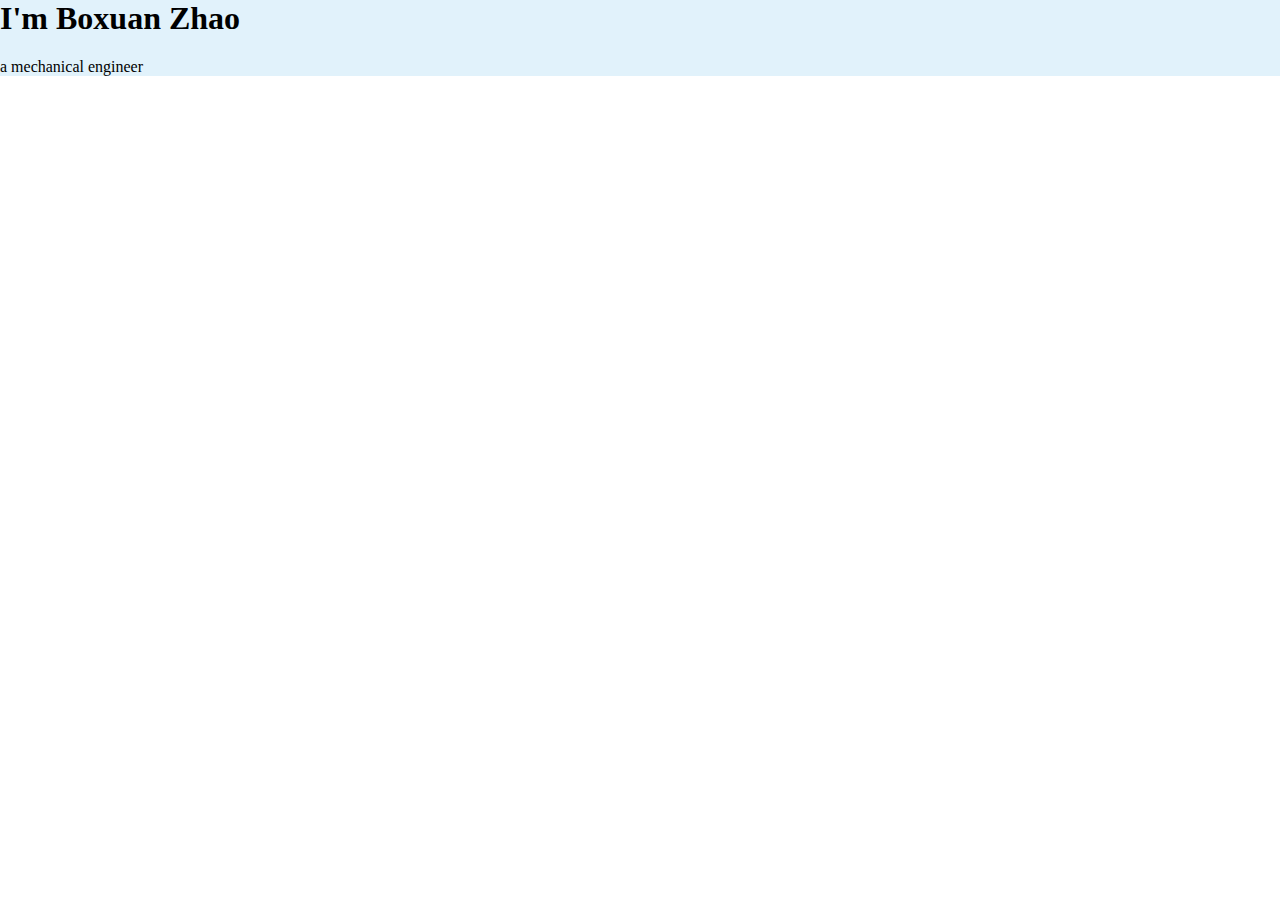
==== index.html @ 4a5e859c "Initial Commit" ====
<!DOCTYPE html>
<html lang="en" dir="ltr">
  <head>
    <meta charset="utf-8">
    <title>Tom's Website</title>
    <link rel="stylesheet" href="css/styles.css">
    <link rel="icon" href="fav.ico">
  </head>
  <body>

    <div>
      <h1> I'm Boxuan Zhao </h1>
      <p>a mechanical engineer</p>

    </div>



  </body>
</html>
---- css/styles.css ----
body{
  margin: 0px;
}

div{
  background-color: #E1F2FB;

}

h1{
  margin-top: 0px;
}
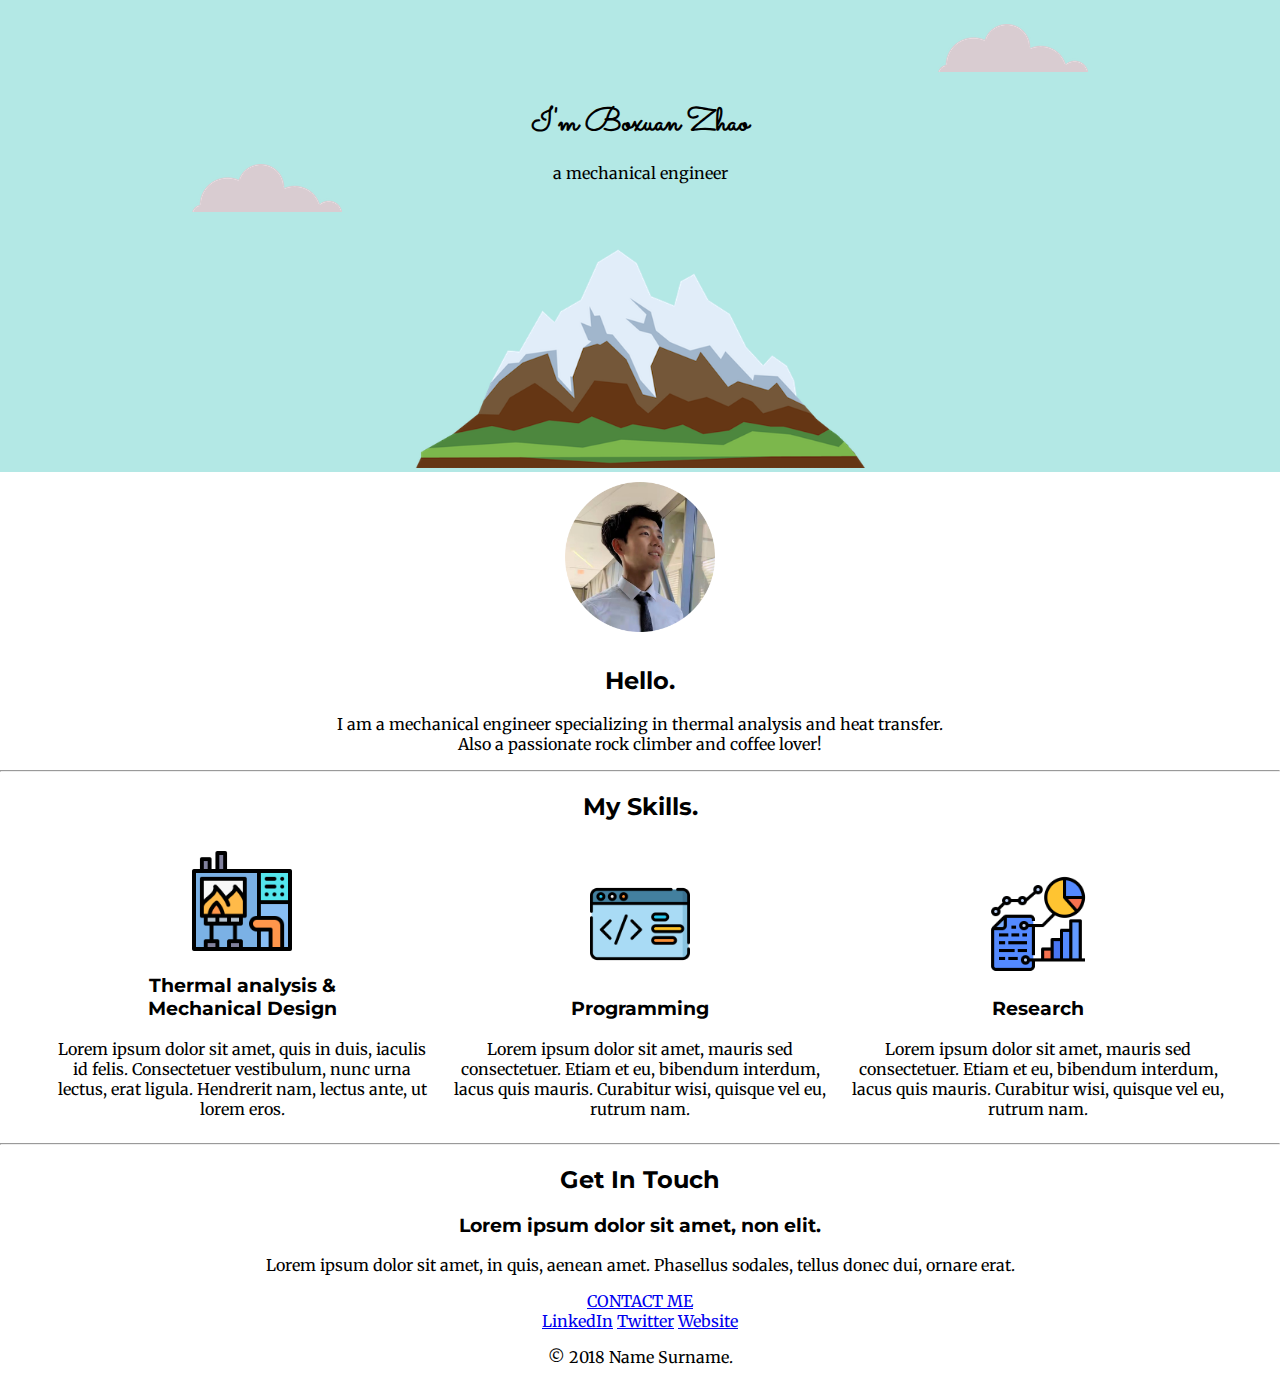
==== commit 3af41601: "Adding structure, icons" ====
--- a/index.html
+++ b/index.html
@@ -1,20 +1,75 @@
 <!DOCTYPE html>
 <html lang="en" dir="ltr">
-  <head>
-    <meta charset="utf-8">
-    <title>Tom's Website</title>
-    <link rel="stylesheet" href="css/styles.css">
-    <link rel="icon" href="fav.ico">
-  </head>
-  <body>
 
-    <div>
-      <h1> I'm Boxuan Zhao </h1>
-      <p>a mechanical engineer</p>
+<head>
+  <meta charset="utf-8">
+  <title>Tom's Website</title>
+  <link rel="stylesheet" href="css/styles.css">
+  <link rel="icon" href="fav.ico">
+  <link rel="preconnect" href="https://fonts.googleapis.com">
+  <link rel="preconnect" href="https://fonts.gstatic.com" crossorigin>
+  <link href="https://fonts.googleapis.com/css2?family=Merriweather&family=Montserrat&family=Sacramento&display=swap" rel="stylesheet">
+</head>
+
+<body>
+
+  <div class="top_container">
+    <img class="top_cloud" src="images/cloud.png" alt="cloud">
+    <h1> I'm Boxuan Zhao </h1>
+    <p>a mechanical engineer</p>
+    <img class="bottom_cloud" src="images/cloud.png" alt="cloud">
+    <img class="mountain_pic" src="images/mountain.png" alt="mountain">
+
+  </div>
+
+  <div class="middle_container">
+    <div class="profile">
+      <img class="profile_pic" src="images/Tom_looking_good.png" alt="profile-pic">
+      <h2>Hello.</h2>
+      <p>I am a mechanical engineer specializing in thermal analysis and heat transfer.
+        <br>Also a passionate rock climber and coffee lover! </p>
+    </div>
+    <hr>
+    <div class="skills">
+      <h2>My Skills.</h2>
+
+      <div class="skill_col">
+        <img class="skill_icons" src="images/furnace.png" alt="">
+        <h3>Thermal analysis & <br>Mechanical Design</h3>
+        <p>Lorem ipsum dolor sit amet, quis in duis, iaculis id felis. Consectetuer vestibulum, nunc urna lectus, erat ligula. Hendrerit nam, lectus ante, ut lorem eros.</p>
+      </div>
+
+      <div class="skill_col">
+        <img class="skill_icons" src="images/code.png" alt="">
+        <h3>Programming</h3>
+        <p>Lorem ipsum dolor sit amet, mauris sed consectetuer. Etiam et eu, bibendum interdum, lacus quis mauris. Curabitur wisi, quisque vel eu, rutrum nam.</p>
+      </div>
+
+      <div class="skill_col">
+        <img class="skill_icons" src="images/research.png" alt="">
+        <h3>Research</h3>
+        <p>Lorem ipsum dolor sit amet, mauris sed consectetuer. Etiam et eu, bibendum interdum, lacus quis mauris. Curabitur wisi, quisque vel eu, rutrum nam.</p>
+      </div>
 
     </div>
+    <hr>
+    <div class="contact_me">
+      <h2>Get In Touch</h2>
+      <h3>Lorem ipsum dolor sit amet, non elit.</h3>
+      <p>Lorem ipsum dolor sit amet, in quis, aenean amet. Phasellus sodales, tellus donec dui, ornare erat.</p>
+      <a class="btn" href="mailto:name@email.com">CONTACT ME</a>
+    </div>
+  </div>
 
 
+  <div class="bottom_container">
+    <a class="footer-link" href="https://www.linkedin.com/">LinkedIn</a>
+    <a class="footer-link" href="https://twitter.com/">Twitter</a>
+    <a class="footer-link" href="https://www.appbrewery.co/">Website</a>
+    <p>© 2018 Name Surname.</p>
+  </div>
 
-  </body>
+
+</body>
+
 </html>
--- a/css/styles.css
+++ b/css/styles.css
@@ -1,12 +1,69 @@
-body{
+body {
   margin: 0px;
+  /* centers all elements in the body */
+  text-align: center;
+  font-family: "Merriweather", serif;
 }
 
-div{
-  background-color: #E1F2FB;
+.top_container {
+  background-color: #B3E8E5;
+  padding: 100px 50px 0px 50px;
+  position: relative;
+}
+
+.top_cloud {
+  position: absolute;
+  right: 15%;
+  top: 5%;
+}
+
+.bottom_cloud {
+  position: absolute;
+  left: 15%;
+  bottom: 55%;
+}
+
+.mountain_pic{
+  width: 450px;
+}
+.profile_pic{
+  width: 150px;
+  margin: 10px;
+}
+
+.skill_icons{
+  width:100px;
+}
+
+h1 {
+  /* auto will center */
+  margin: 0 auto;
+  font-family: "Sacramento";
+}
+
+h2 {
+  font-family: "Montserrat", sans-serif;
+}
+
+h3 {
+  font-family: "Montserrat", sans-serif;
+}
+
+.middle_container {}
+
+.skills{
 
 }
 
-h1{
-  margin-top: 0px;
+.skill_col{
+  border-style: 0;
+  display: inline-block;
+  width: 30%;
+  padding: 5px;
+  position: relative;
+  top: 5px;
+  bottom: 5px;
 }
+
+
+.bottom_container {}
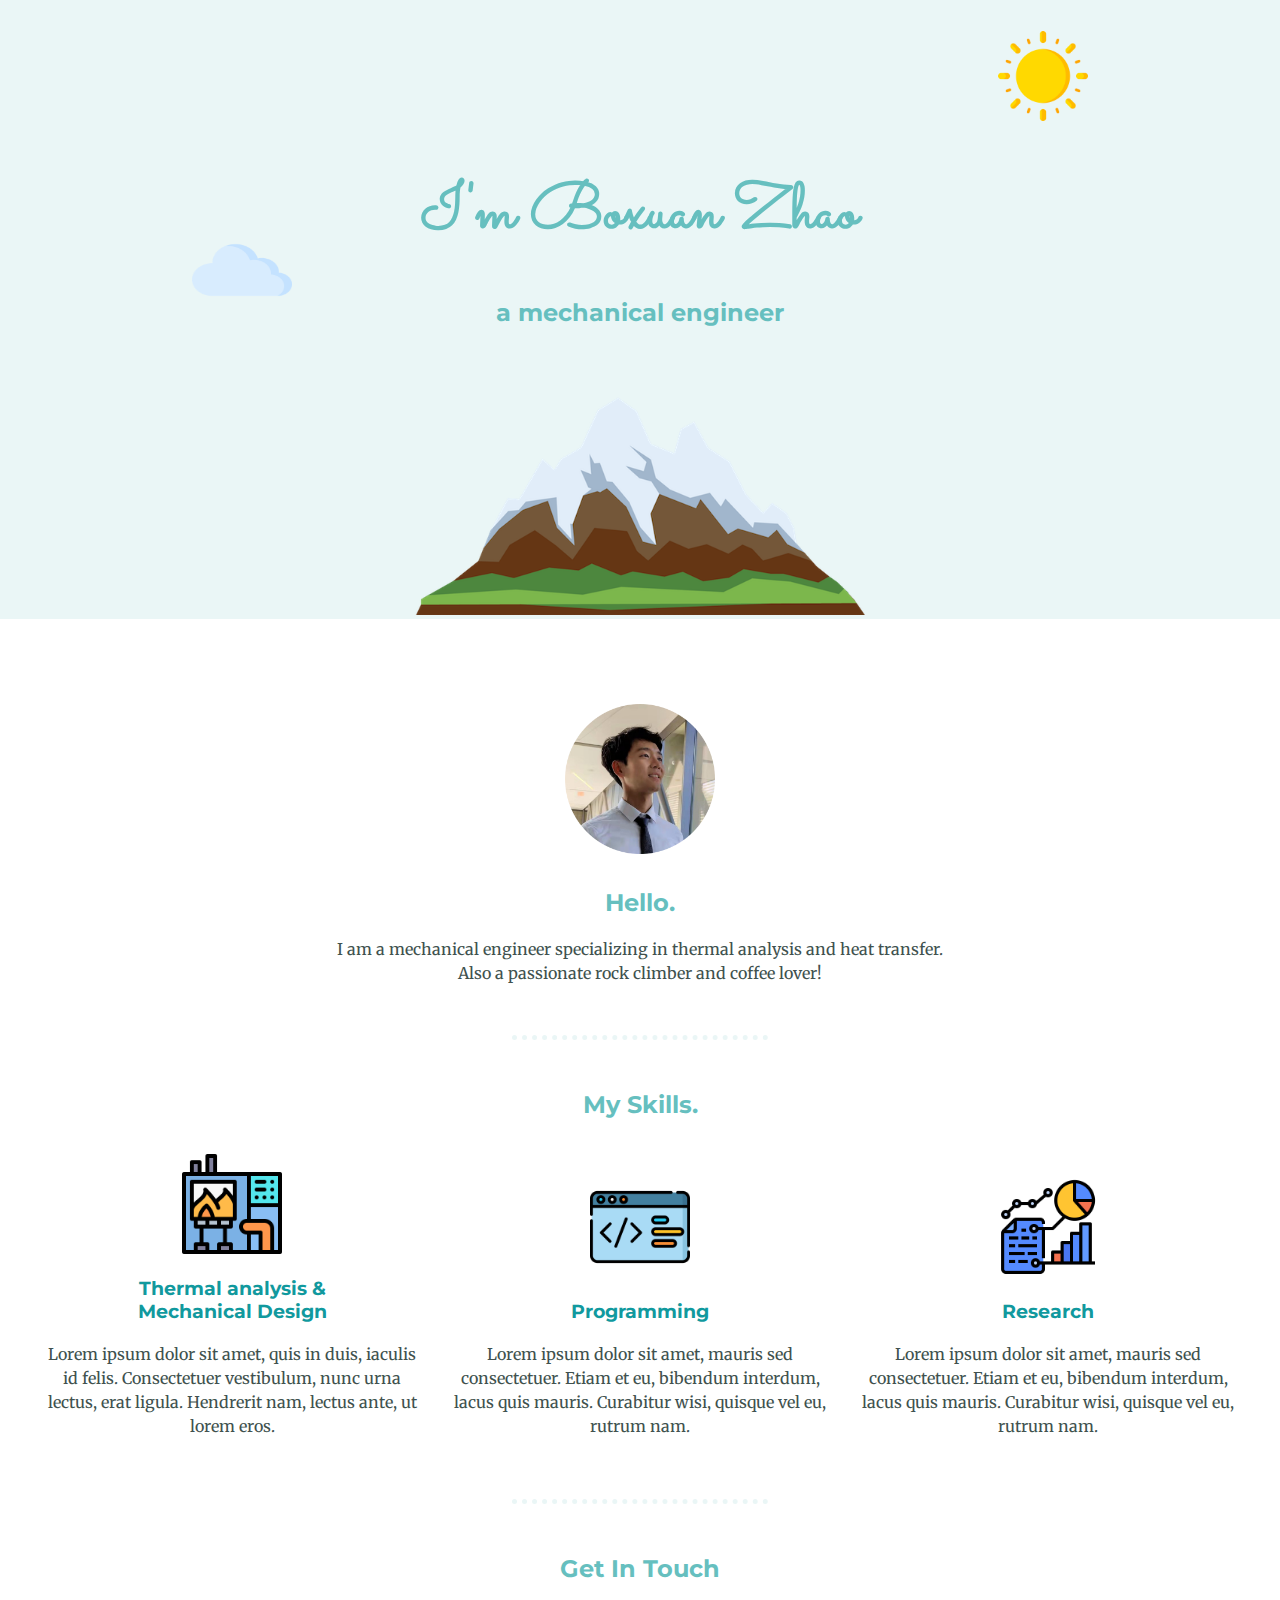
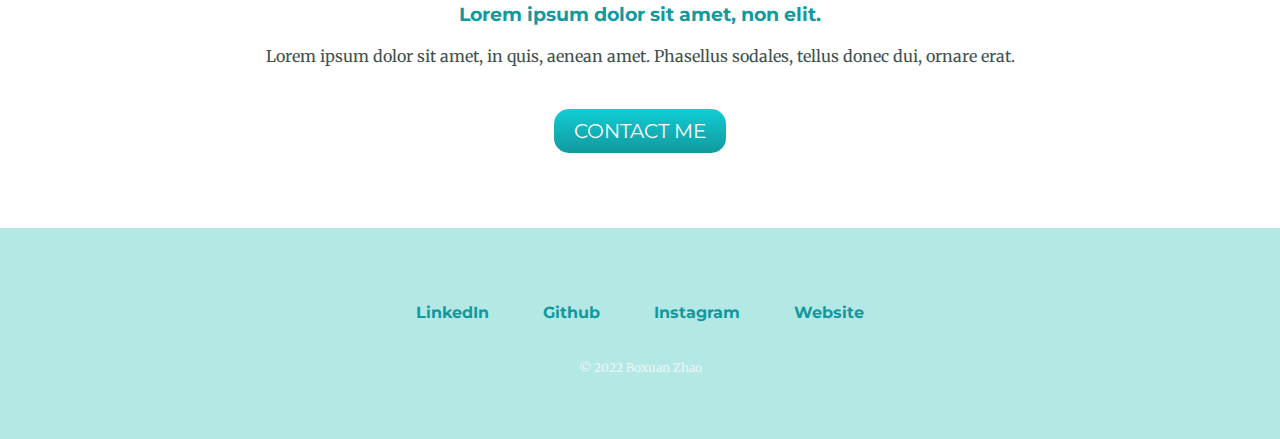
==== commit f4705b2e: "Styling and buttons" ====
--- a/index.html
+++ b/index.html
@@ -14,10 +14,10 @@
 <body>
 
   <div class="top_container">
-    <img class="top_cloud" src="images/cloud.png" alt="cloud">
+    <img class="sun" src="images/sun.png" alt="cloud">
     <h1> I'm Boxuan Zhao </h1>
-    <p>a mechanical engineer</p>
-    <img class="bottom_cloud" src="images/cloud.png" alt="cloud">
+    <h2>a mechanical engineer</h2>
+    <img class="bottom_cloud" src="images/cloud-computing.png" alt="cloud">
     <img class="mountain_pic" src="images/mountain.png" alt="mountain">
 
   </div>
@@ -26,8 +26,9 @@
     <div class="profile">
       <img class="profile_pic" src="images/Tom_looking_good.png" alt="profile-pic">
       <h2>Hello.</h2>
-      <p>I am a mechanical engineer specializing in thermal analysis and heat transfer.
-        <br>Also a passionate rock climber and coffee lover! </p>
+      <p class="intro">I am a mechanical engineer specializing in thermal analysis and heat transfer.
+        <br>Also a passionate rock climber and coffee lover!
+      </p>
     </div>
     <hr>
     <div class="skills">
@@ -63,10 +64,11 @@
 
 
   <div class="bottom_container">
-    <a class="footer-link" href="https://www.linkedin.com/">LinkedIn</a>
-    <a class="footer-link" href="https://twitter.com/">Twitter</a>
-    <a class="footer-link" href="https://www.appbrewery.co/">Website</a>
-    <p>© 2018 Name Surname.</p>
+    <a class="footer_link" href="https://www.linkedin.com/">LinkedIn</a>
+    <a class="footer_link" href="https://twitter.com/">Github</a>
+    <a class="footer_link" href="https://twitter.com/">Instagram</a>
+    <a class="footer_link" href="https://www.appbrewery.co/">Website</a>
+    <p class="logo_line"> © 2022 Boxuan Zhao</p>
   </div>
 
 
--- a/css/styles.css
+++ b/css/styles.css
@@ -3,67 +3,150 @@
   /* centers all elements in the body */
   text-align: center;
   font-family: "Merriweather", serif;
+  color: #40514E;
+}
+
+h1 {
+  /* auto will center */
+  font-size: 4rem;
+  /* 16px = 1em = 100% */
+  /* px is fixed sizing, and doesn't inherent from parent */
+  /* em, % are dynamic, scales and inherents from parent */
+  margin: 50px auto 0 auto;
+  font-family: "Sacramento";
+  line-height: 2;
+  color: #66BFBF;
+}
+
+h2 {
+  font-family: "Montserrat", sans-serif;
+  font-size: 1.5rem;
+  color: #66BFBF;
+  font-weight: bolder;
+}
+
+h3 {
+  font-family: "Montserrat", sans-serif;
+  color: #11999E;
+}
+
+p {
+  line-height: 1.5;
+}
+
+hr{
+  border-style: dotted;
+  color: #EAF6F6;
+  border-width: 5px 0 0 0;
+  width: 20%;
+  margin: 50px auto;
+}
+
+a:hover{
+  color: #EAF6F6;
 }
 
 .top_container {
-  background-color: #B3E8E5;
+  /* background-color: #B3E8E5; */
+  background-color: #EAF6F6;
   padding: 100px 50px 0px 50px;
   position: relative;
 }
 
-.top_cloud {
+.sun {
   position: absolute;
   right: 15%;
   top: 5%;
+  width: 90px;
 }
 
 .bottom_cloud {
   position: absolute;
   left: 15%;
-  bottom: 55%;
+  bottom: 50%;
+  width: 100px;
+  height: 80px;
 }
 
-.mountain_pic{
+.mountain_pic {
   width: 450px;
 }
-.profile_pic{
+
+.profile_pic {
   width: 150px;
   margin: 10px;
 }
 
-.skill_icons{
-  width:100px;
+.skill_icons {
+  width: 100px;
 }
 
-h1 {
-  /* auto will center */
-  margin: 0 auto;
-  font-family: "Sacramento";
+.middle_container {
+  margin: 75px 0;
 }
 
-h2 {
-  font-family: "Montserrat", sans-serif;
-}
+.skills {}
 
-h3 {
-  font-family: "Montserrat", sans-serif;
-}
-
-.middle_container {}
-
-.skills{
-
-}
-
-.skill_col{
+.skill_col {
   border-style: 0;
   display: inline-block;
   width: 30%;
-  padding: 5px;
+  padding: 10px 10px 0 10px;
+  margin: 0 auto;
   position: relative;
   top: 5px;
   bottom: 5px;
 }
 
+.bottom_container {
+  background-color: #B3E8E5;
+  padding: 50px;
+}
 
-.bottom_container {}
+.footer_link {
+  color: #11999E;
+  font-family: "Montserrat", sans-serif;
+  color: #11999E;
+  font-weight: bolder;
+  text-decoration: none;
+  display: inline-block;
+  margin: 25px;
+}
+
+.logo_line{
+  color: #EAF6F6;
+  font-size: 0.75rem;
+}
+
+.contact_me {
+  padding: 0 50px 0 50px;
+}
+
+.btn {
+  background:  #11cdd4;
+  background-image: -webkit-linear-gradient(top,  #11cdd4, #11999e);
+  background-image: -moz-linear-gradient(top,  #11cdd4, #11999e);
+  background-image: -ms-linear-gradient(top,  #11cdd4, #11999e);
+  background-image: -o-linear-gradient(top,  #11cdd4, #11999e);
+  background-image: linear-gradient(to bottom,  #11cdd4, #11999e);
+  -webkit-border-radius: 15;
+  -moz-border-radius: 15;
+  border-radius: 15px;
+  font-family: "Montserrat", sans-serif;
+  color: #ffffff;
+  font-size: 20px;
+  padding: 10px 20px 10px 20px;
+  text-decoration: none;
+  display: inline-block;
+  margin: 25px auto 0 auto;
+}
+
+.btn:hover {
+  background: #30e3cb;
+  background-image: -webkit-linear-gradient(top, #30e3cb, #2bc4ad);
+  background-image: -moz-linear-gradient(top, #30e3cb, #2bc4ad);
+  background-image: -ms-linear-gradient(top, #30e3cb, #2bc4ad);
+  background-image: -o-linear-gradient(top, #30e3cb, #2bc4ad);
+  background-image: linear-gradient(to bottom, #30e3cb, #2bc4ad);
+  text-decoration: none;
+}
